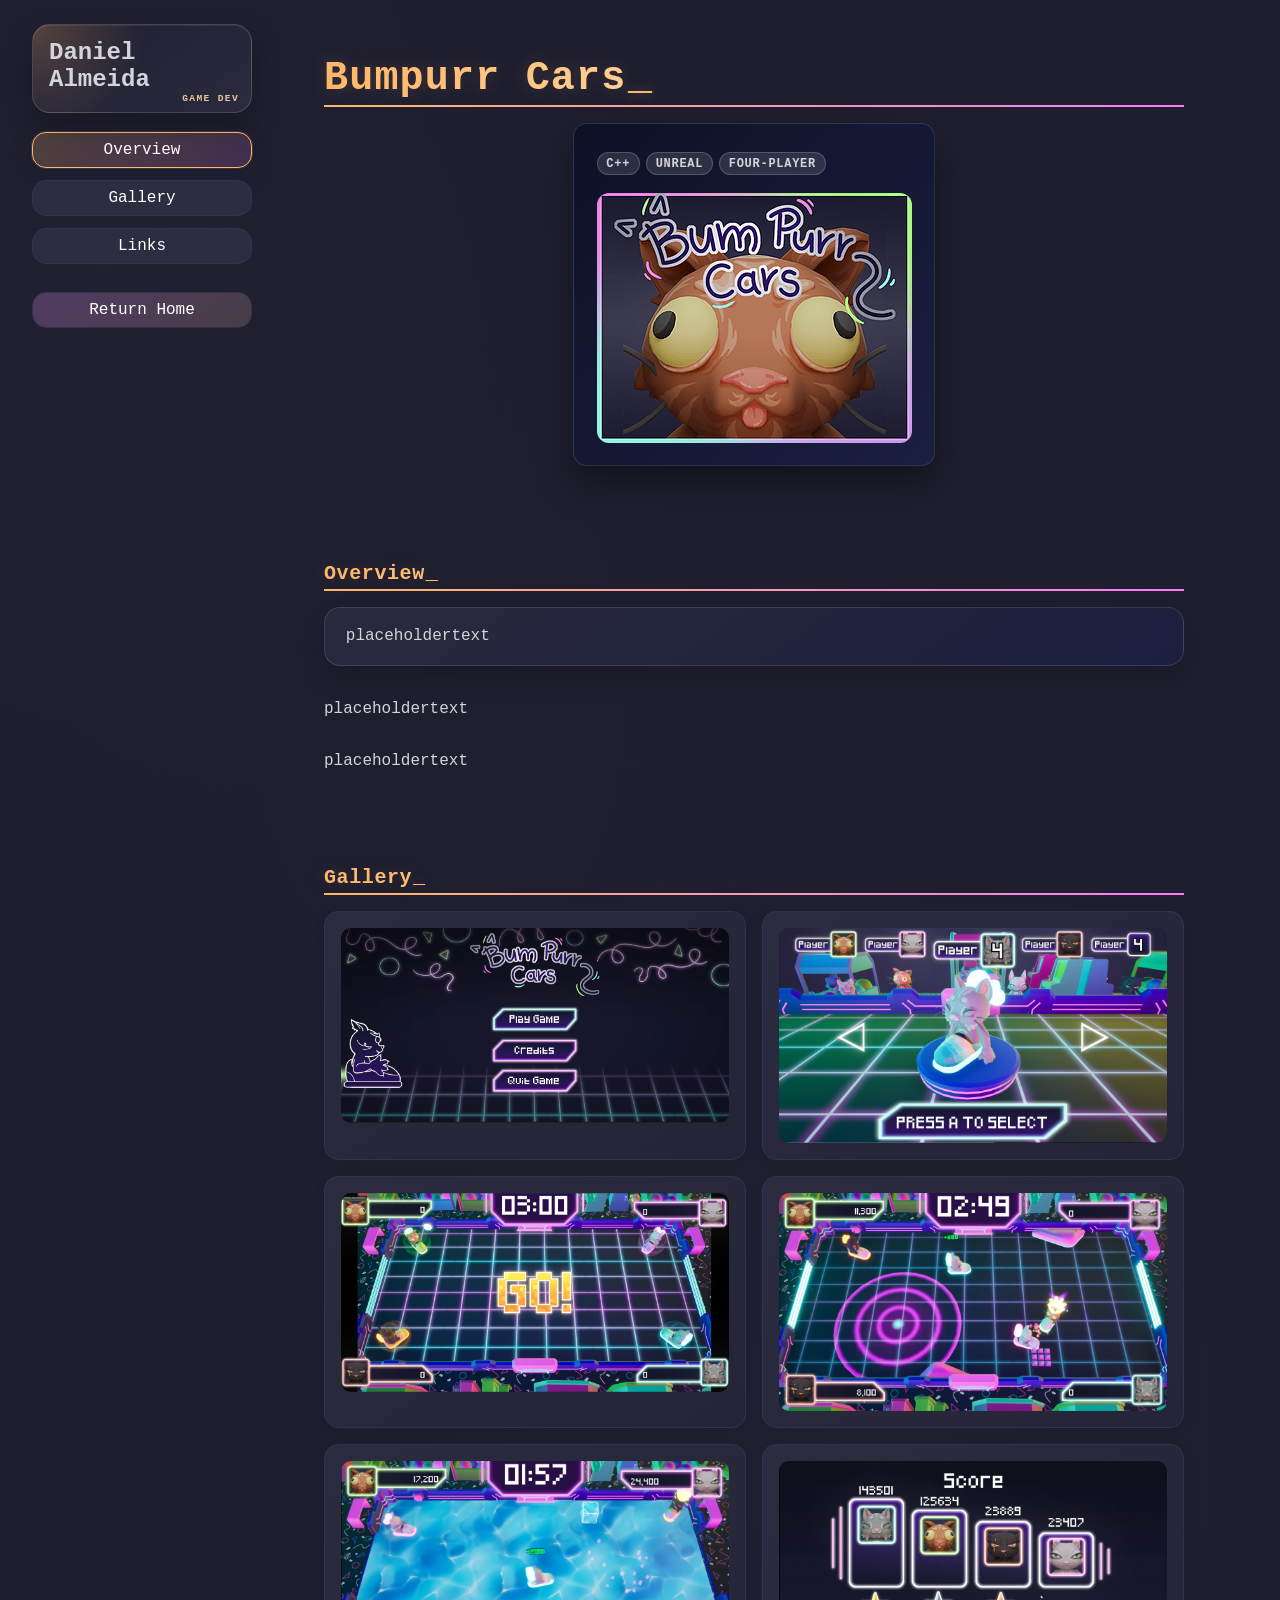
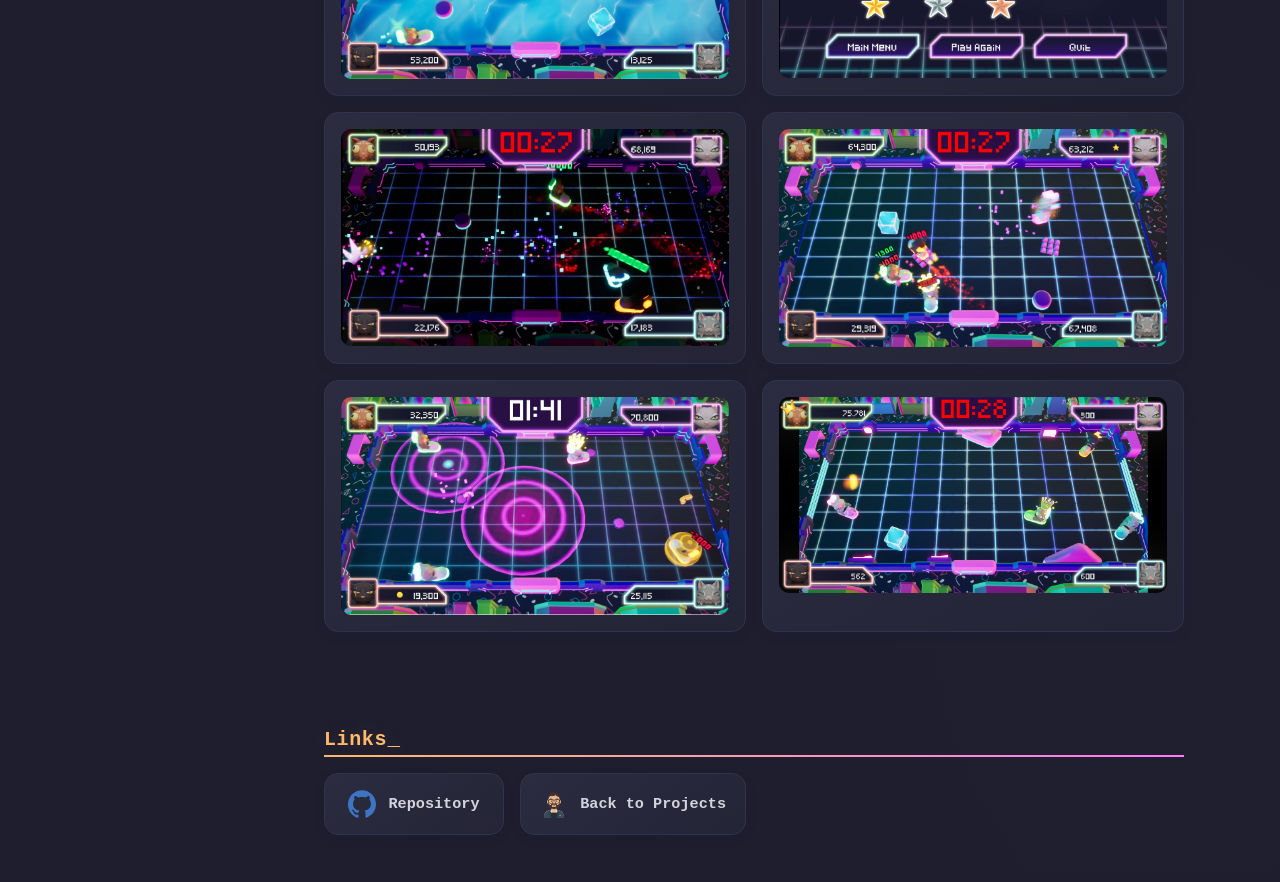
==== project/bumpurr-cars.html @ 82ed1812 "added website project" ====
<!DOCTYPE html>
<html lang="en">
	<head>
		<meta charset="utf-8">
    <link rel="icon" href="../assets/icons/avatar.svg" />
		<title>Bumpurr Cars | Daniel Almeida</title>
    <meta name="description" content="Bumpurr Cars project page" />
    <meta name="viewport" content="width=device-width, initial-scale=1" />

		<link rel="stylesheet" href="../css/layout.css">
    <link rel="stylesheet" href="../css/typography.css">
    <link rel="stylesheet" href="../css/utilities.css">

		<script defer src="../js/script.js"></script>
	</head>
	<body>
    <div class="site-header">
      <div class="nav-title">Daniel Almeida</div>
      <button class="nav-toggle" type="button" aria-expanded="false" aria-controls="site-nav">Menu</button>
    </div>

    <div class="navbar" id="site-nav">
      <div class="nav-primary">
        <div class="nav-index">
          <a class="button" href="#project-details">Overview</a>
          <a class="button" href="#project-gallery">Gallery</a>
          <a class="button" href="#project-links">Links</a>
          <a class="button nav-return-button" href="../index.html">Return Home</a>
        </div>
      </div>
    </div>

    <div id="main-content">
      <div id="project-header" data-tags="C++, Unreal, Four-Player">
        <div class="project-page-title">Bumpurr Cars</div>
        <div class="project-hero-card">
          <div class="project-tags"></div>
          <img class="project-header-image" src="../assets/images/bumpurrCarsLogo2.png" alt="Bumpurr Cars hero image" />
        </div>
      </div>

      <div id="project-details">
        <div class="subheader-text">Overview</div>
        <div class="project-details-content">
          <div class="project-summary-card">
            <div class="body-text">placeholdertext</div>
          </div>
          <div class="body-text">placeholdertext</div>
          <div class="body-text">placeholdertext</div>
        </div>
      </div>

      <div id="project-gallery">
        <div class="subheader-text">Gallery</div>
        <div class="project-gallery-content">
          <div class="gallery-image-container half-width">
            <img src="../assets/images/BumpurrCarsGallery/Group24_Bumpurr_Cars_01.jpg" class="gallery-image" alt="Bumpurr Cars screenshot 1">
          </div>
          <div class="gallery-image-container half-width">
            <img src="../assets/images/BumpurrCarsGallery/Group24_Bumpurr_Cars_02.jpg" class="gallery-image" alt="Bumpurr Cars screenshot 2">
          </div>
          <div class="gallery-image-container half-width">
            <img src="../assets/images/BumpurrCarsGallery/Group24_Bumpurr_Cars_03.jpg" class="gallery-image" alt="Bumpurr Cars screenshot 3">
          </div>
          <div class="gallery-image-container half-width">
            <img src="../assets/images/BumpurrCarsGallery/Group24_Bumpurr_Cars_04.jpg" class="gallery-image" alt="Bumpurr Cars screenshot 4">
          </div>
          <div class="gallery-image-container half-width">
            <img src="../assets/images/BumpurrCarsGallery/Group24_Bumpurr_Cars_05.jpg" class="gallery-image" alt="Bumpurr Cars screenshot 5">
          </div>
          <div class="gallery-image-container half-width">
            <img src="../assets/images/BumpurrCarsGallery/Group24_Bumpurr_Cars_06.jpg" class="gallery-image" alt="Bumpurr Cars screenshot 6">
          </div>
          <div class="gallery-image-container half-width">
            <img src="../assets/images/BumpurrCarsGallery/Group24_Bumpurr_Cars_07.jpg" class="gallery-image" alt="Bumpurr Cars screenshot 7">
          </div>
          <div class="gallery-image-container half-width">
            <img src="../assets/images/BumpurrCarsGallery/Group24_Bumpurr_Cars_08.jpg" class="gallery-image" alt="Bumpurr Cars screenshot 8">
          </div>
          <div class="gallery-image-container half-width">
            <img src="../assets/images/BumpurrCarsGallery/Group24_Bumpurr_Cars_09.jpg" class="gallery-image" alt="Bumpurr Cars screenshot 9">
          </div>
          <div class="gallery-image-container">
            <img src="../assets/images/BumpurrCarsGallery/Group24_Bumpurr_Cars_10.jpg" class="gallery-image" alt="Bumpurr Cars screenshot 10">
          </div>
        </div>
      </div>

      <div id="project-links">
        <div class="subheader-text">Links</div>
        <div class="project-links-grid">
          <a class="project-link-card" target="_blank" href="https://github.com/daniellopesalmeida/bumpurr-cars">
            <img src="../assets/icons/github1.svg" class="footer-icon" alt="GitHub" />
            <span class="project-link-label">Repository</span>
          </a>
          <a class="project-link-card" href="../index.html#my-work-section">
            <img src="../assets/icons/avatar.svg" class="footer-icon" alt="Portfolio" />
            <span class="project-link-label">Back to Projects</span>
          </a>
        </div>
      </div>
    </div>
	</body>
</html>
---- css/layout.css ----
* 
{
  box-sizing: border-box;
}

html {
  text-size-adjust: none;
  -webkit-text-size-adjust: none;
  -moz-text-size-adjust: none;
  -ms-text-size-adjust: none;
  
}

body {
  position: relative;
  margin: 0;
  -webkit-font-smoothing: antialiased;
  -moz-osx-font-smoothing: grayscale;
  background-color: var(--bg-color);
  background-image:
    radial-gradient(46% 34% at 8% 10%, rgba(45, 45, 66, 0.12), transparent 70%),
    radial-gradient(40% 32% at 34% 28%, rgba(37, 37, 55, 0.1), transparent 72%),
    radial-gradient(46% 36% at 66% 58%, rgba(50, 51, 74, 0.1), transparent 74%),
    radial-gradient(38% 30% at 90% 88%, rgba(45, 45, 66, 0.08), transparent 72%);
  background-repeat: no-repeat;
  background-size: 100% 100%;
  color: var(--text-color);
  overflow-x: hidden;
}




/* Main Page Layout */

#main-content {
  margin: 48px 40px 40px 308px;
  display: flex;
  flex-direction: column;
  gap: 96px;
}

@media only screen and (max-width: 1000px) {
  #main-content {
    margin: 48px 40px 40px 296px;
  }
}

@media only screen and (max-width: 900px) {
  #main-content {
    margin: 176px 20px 20px 20px;
  }
}

@media only screen and (max-width: 800px) {
  #main-content {
    margin: 176px 20px 20px 20px;
  }
}

@media only screen and (max-width: 600px) {
  #main-content {
    margin: 168px 16px 16px 16px;
  }
}




/* Portfolio Header */

#portfolio-header {
  position: relative;
  display: flex;
  gap: 20px;
  align-items: center;
  background: linear-gradient(135deg, rgba(13, 17, 38, 0.95), rgba(27, 31, 65, 0.95));
  border: 1px solid rgba(255, 255, 255, 0.12);
  border-radius: 14px;
  box-shadow: 0 18px 34px rgba(0, 0, 0, 0.35);
  padding: 1.6rem;
  overflow: hidden;
}

#portfolio-header::after {
  content: "";
  position: absolute;
  inset: 0;
  background: linear-gradient(120deg, transparent 20%, rgba(255, 255, 255, 0.16), transparent 72%);
  transform: translateX(-120%);
  transition: transform 0.55s ease;
  pointer-events: none;
}

#portfolio-header:hover::after {
  transform: translateX(120%);
}

#portfolio-header-image-container {
  display: flex;
  flex-direction: column;
  gap: 10px;
  flex-basis: 50%;
}

.portfolio-header-image {
  width: 100%;
  max-width: 100%;
  height: auto;
  display: block;
  border-radius: 12px;
  background: rgba(13, 17, 38, 0.55);
  position: relative;
  overflow: hidden;
  -webkit-mask-image: -webkit-radial-gradient(white, black);
}



#portfolio-header-text-container {
  display: flex;
  flex-direction: column;
  gap: 34px;
  flex-basis: 50%;
}




/* About Section */

#about-section {
  display: flex;
  flex-direction: column;
  gap: 16px;
}

.about-section-content {
  display: flex;
  flex-direction: column;
  gap: 34px;
}

#contact-section {
  display: flex;
  flex-direction: column;
  gap: 16px;
  min-height: 420px;
  justify-content: center;
  padding: 1.2rem 0;
}

#page-end-spacer {
  min-height: 160px;
}

.contact-section-content {
  display: flex;
  flex-direction: column;
  gap: 28px;
  align-items: center;
}

.contact-intro {
  display: flex;
  flex-direction: column;
  gap: 18px;
  max-width: 760px;
}

.contact-links {
  display: flex;
  flex-wrap: wrap;
  gap: 16px;
  justify-content: center;
  max-width: 760px;
}

.contact-card {
  width: 180px;
  min-height: 180px;
  display: flex;
  flex-direction: column;
  align-items: center;
  justify-content: center;
  gap: 16px;
  padding: 1.25rem;
  border: 1px solid var(--border-color);
  border-radius: 14px;
  background: linear-gradient(145deg, rgba(45, 45, 66, 0.92), rgba(37, 37, 55, 0.92));
  color: inherit;
  text-decoration: none;
  box-shadow: 0 4px 12px rgba(15, 23, 42, 0.08);
  transition: transform 0.2s ease, box-shadow 0.2s ease, border-color 0.2s ease;
  text-align: center;
}

.contact-card:hover {
  transform: translateY(-3px);
  border-color: var(--accent-color);
  box-shadow: 0 8px 18px rgba(15, 23, 42, 0.14);
}

.contact-label {
  font-size: 1.05rem;
  font-weight: 700;
}

.contact-card .footer-icon {
  width: 42px;
  height: 42px;
  transition: transform 200ms ease-in-out, filter 200ms ease-in-out;
}

.contact-card:hover .footer-icon {
  transform: rotate(15deg) scale(1.08);
  filter: drop-shadow(0 0 8px rgba(255, 184, 107, 0.35));
}




/* Project Section */

#my-work-section {
  display: flex;
  flex-direction: column;
  gap: 16px;
}

#other-projects-section {
  display: flex;
  flex-direction: column;
  gap: 40px;
}

.content-subsection {
  display: flex;
  flex-direction: column;
  gap: 16px;
}

.projects-container {
  display: flex;
  gap: 34px 16px;
  flex-wrap: wrap;
  justify-content: center;
}

.skills-section {
  display: flex;
  flex-direction: column;
  gap: 16px;
}

.skills-grid {
  display: grid;
  grid-template-columns: repeat(auto-fit, minmax(140px, 1fr));
  gap: 16px;
}

.skill-card {
  position: relative;
  display: flex;
  flex-direction: column;
  align-items: center;
  justify-content: center;
  min-height: 148px;
  padding: 1rem;
  background: linear-gradient(145deg, rgba(45, 45, 66, 0.92), rgba(37, 37, 55, 0.92));
  border: 1px solid var(--border-color);
  border-radius: 14px;
  box-shadow: 0 4px 12px rgba(15, 23, 42, 0.08);
  text-align: center;
  overflow: hidden;
}

.skill-icon {
  width: 88px;
  height: 88px;
  display: flex;
  align-items: center;
  justify-content: center;
  padding: 0;
  color: #ffffff;
  font-size: 1rem;
  font-weight: 700;
  letter-spacing: 0.04em;
}

.skill-icon-image {
  width: 100%;
  height: 100%;
  object-fit: contain;
  display: block;
  transition: transform 200ms ease-in-out, filter 200ms ease-in-out;
}

.skill-card:hover .skill-icon-image {
  transform: translateY(-6px) scale(1.04);
  filter: drop-shadow(0 8px 12px rgba(0, 0, 0, 0.22));
}

.skill-label {
  position: absolute;
  left: 50%;
  bottom: 14px;
  transform: translate(-50%, 0);
  font-size: 0.95rem;
  font-weight: 700;
  opacity: 0;
  transition: opacity 0.2s ease;
  white-space: nowrap;
  pointer-events: none;
}

.skill-card:hover .skill-label {
  opacity: 1;
}

    /* Project Cards */

    .project-card {
      max-width: calc((100% - 32px) / 3);
      display: flex;
      flex-direction: column;
      gap: 24px;
      padding: 1rem;
      background: linear-gradient(145deg, rgba(45, 45, 66, 0.92), rgba(37, 37, 55, 0.92));
      border: 1px solid var(--border-color);
      border-radius: 14px;
      box-shadow: 0 4px 12px rgba(15, 23, 42, 0.08);
      transition: transform 0.2s ease, box-shadow 0.2s ease, border-color 0.2s ease;
      text-decoration: none;
      color: inherit;
    }

    .project-card:hover {
      transform: translateY(-3px);
      box-shadow: 0 8px 18px rgba(15, 23, 42, 0.14);
      border-color: var(--accent-color);
    }

    .project-card-text-container {
      flex-direction: column;
      display: flex;
      gap: 12px;
    }

    .project-tags {
      display: flex;
      flex-wrap: wrap;
      gap: 6px;
      margin-top: 6px;
    }

    .project-tag {
      background-color: rgba(255, 255, 255, 0.12);
      color: inherit;
      border: 1px solid rgba(255, 255, 255, 0.18);
      border-radius: 999px;
      padding: 0.2rem 0.55rem;
      font-size: 0.75rem;
      font-weight: 700;
      text-transform: uppercase;
      letter-spacing: 0.06em;
    }

    .project-card-link {
      display: block;
      border-radius: 12px;
      overflow: hidden;
      transition: transform 0.2s ease, box-shadow 0.2s ease;
      user-select: none;
      -webkit-user-select: none;
      -moz-user-select: none;
      -ms-user-select: none;
      text-decoration: none;
      color: inherit;
    }

    .project-card-link:hover {
      transform: translateY(-3px);
      box-shadow: 0 12px 18px rgba(0,0,0,0.15);
    }

    .project-image {
      width: 100%;
      height: 200px;
      object-fit: cover;
      object-position: center;
      display: block;
      cursor: pointer;
      background-color: transparent;
    }




/* Project Pages */

#project-header {
  display: flex;
  flex-direction: column;
  gap: 16px;
}

.project-hero-card {
  display: flex;
  flex-direction: column;
  gap: 18px;
  max-width: 720px;
  margin: 0 auto;
  padding: 1.4rem;
  background: linear-gradient(135deg, rgba(13, 17, 38, 0.95), rgba(27, 31, 65, 0.95));
  border: 1px solid rgba(255, 255, 255, 0.12);
  border-radius: 14px;
  box-shadow: 0 18px 34px rgba(0, 0, 0, 0.35);
}

.project-header-image {
  width: 100%;
  height: auto;
  border-radius: 12px;
}

#project-details {
  display: flex;
  flex-direction: column;
  gap: 16px;
}

.project-details-content {
  display: flex;
  flex-direction: column;
  gap: 34px;
}

#project-code {
  display: flex;
  flex-direction: column;
  gap: 16px;
}

.project-code-content {
  display: flex;
  flex-direction: column;
  gap: 20px;
}

.formula-card {
  display: flex;
  flex-direction: column;
  gap: 10px;
}

.formula-title {
  font-size: 0.9rem;
  font-weight: 700;
  letter-spacing: 0.08em;
  text-transform: uppercase;
  color: #ffd7a1;
}

.formula-expression {
  font-family: 'JetBrains Mono', monospace;
  display: flex;
  flex-direction: column;
  align-items: center;
  gap: 0.5rem;
  font-size: 1.3rem;
  font-weight: 700;
  line-height: 1.5;
  color: #f4f0ff;
  padding: 0.9rem 1rem;
  border-radius: 14px;
  background: linear-gradient(180deg, rgba(20, 23, 42, 0.82), rgba(14, 17, 32, 0.78));
  border: 1px solid rgba(255, 255, 255, 0.08);
  text-align: center;
}

.formula-line {
  display: flex;
  flex-wrap: wrap;
  justify-content: center;
  align-items: center;
  gap: 0.45rem;
}

.formula-line-text {
  font-size: 1.05rem;
  letter-spacing: 0.03em;
  text-transform: lowercase;
}

.formula-var {
  color: #fff3df;
}

.formula-op {
  color: #ffd7a1;
}

.formula-frac {
  display: inline-flex;
  flex-direction: column;
  align-items: center;
  line-height: 1.1;
}

.formula-frac-top {
  padding: 0 0.25rem 0.12rem;
  border-bottom: 1px solid rgba(255, 243, 223, 0.8);
}

.formula-frac-bottom {
  padding-top: 0.12rem;
}

.formula-expression sub {
  font-size: 0.7em;
  vertical-align: baseline;
  position: relative;
  bottom: -0.2em;
}

.code-block-card {
  padding: 1rem 1.1rem;
  border: 1px solid rgba(0, 122, 204, 0.35);
  border-radius: 16px;
  background: linear-gradient(180deg, rgba(37, 37, 38, 0.98), rgba(30, 30, 30, 0.98));
  box-shadow: 0 12px 24px rgba(0, 0, 0, 0.24);
  overflow-x: auto;
}

.code-block-card pre {
  margin: 0;
  white-space: pre-wrap;
}

.code-block-card code {
  font-family: 'JetBrains Mono', monospace;
  font-size: 0.92rem;
  line-height: 1.7;
  color: #d4d4d4;
}

.code-keyword {
  color: #569cd6;
}

.code-type {
  color: #4ec9b0;
}

.code-function {
  color: #dcdcaa;
}

.code-identifier {
  color: #9cdcfe;
}

.code-number {
  color: #b5cea8;
}

.code-comment {
  color: #6a9955;
}

#project-links {
  display: flex;
  flex-direction: column;
  gap: 16px;
}

.project-summary-card {
  padding: 1.2rem 1.3rem;
  border: 1px solid rgba(255, 255, 255, 0.12);
  border-radius: 16px;
  background: linear-gradient(145deg, rgba(45, 45, 66, 0.82), rgba(27, 31, 65, 0.82));
  box-shadow: 0 12px 24px rgba(0, 0, 0, 0.18);
}

.project-links-grid {
  display: flex;
  flex-wrap: wrap;
  gap: 16px;
}

.project-link-card {
  min-width: 180px;
  display: flex;
  align-items: center;
  justify-content: center;
  gap: 12px;
  padding: 1rem 1.2rem;
  border: 1px solid var(--border-color);
  border-radius: 14px;
  background: linear-gradient(145deg, rgba(45, 45, 66, 0.92), rgba(37, 37, 55, 0.92));
  color: inherit;
  text-decoration: none;
  box-shadow: 0 4px 12px rgba(15, 23, 42, 0.08);
  transition: transform 0.2s ease, box-shadow 0.2s ease, border-color 0.2s ease;
}

.project-link-card:hover {
  transform: translateY(-3px);
  border-color: var(--accent-color);
  box-shadow: 0 8px 18px rgba(15, 23, 42, 0.14);
}

.project-link-label {
  font-size: 0.95rem;
  font-weight: 700;
}

    /* Project Gallery */

    #project-gallery {
      display: flex;
      flex-direction: column;
      gap: 16px;
    }

    .project-gallery-content {
      display: grid;
      grid-template-columns: repeat(2, minmax(0, 1fr));
      gap: 16px;
      align-items: stretch;
    }

    .gallery-image-container {
      position: relative;
      width: 100%;
      display: flex;
      flex-direction: column;
      gap: 10px;
      padding: 1rem;
      border: 1px solid var(--border-color);
      border-radius: 14px;
      background: linear-gradient(145deg, rgba(45, 45, 66, 0.92), rgba(37, 37, 55, 0.92));
      box-shadow: 0 4px 12px rgba(15, 23, 42, 0.08);
      transition: box-shadow 0.2s ease, border-color 0.2s ease;
      justify-content: flex-start;
      overflow: hidden;
    }

    .gallery-image-container::after {
      content: "";
      position: absolute;
      inset: 0;
      background: linear-gradient(120deg, transparent 20%, rgba(255, 255, 255, 0.16), transparent 72%);
      transform: translateX(-120%);
      transition: transform 0.55s ease;
      pointer-events: none;
    }

    .gallery-image-container:hover {
      border-color: rgba(255, 255, 255, 0.18);
      box-shadow: 0 8px 18px rgba(15, 23, 42, 0.14);
    }

    .gallery-image-container:hover::after {
      transform: translateX(120%);
    }

  .gallery-image-container.half-width {
      width: 100%;
    }

    .gallery-image {
      width: 100%;
      height: auto;
      object-fit: contain;
      object-position: center;
      border-radius: 10px;
      background: rgba(13, 17, 38, 0.45);
    }


/* Extra Extra large devices (large laptops and desktops, 1200px and below) */
@media only screen and (max-width: 1600px) {
  #main-content {
    margin: 56px 96px 40px 324px;
  }
}

/* Extra large devices (large laptops and desktops, 1200px and below) */
@media only screen and (max-width: 1200px) {
  #main-content {
    margin: 56px 56px 40px 308px;
  }
}

/* Large devices (laptops/desktops, 1000px and below) */
@media only screen and (max-width: 1000px) {
  #main-content {
    margin: 48px 40px 40px 296px;
  }
}

/* Small devices (portrait tablets and large phones, 800px and below) */
@media only screen and (max-width: 800px) {
  #main-content {
    margin: 176px 20px 20px 20px;
  }

  #portfolio-header {
    flex-direction: column;
    align-items: flex-start;
  }

  #portfolio-header-image-container {
    flex: 0 0 auto;
  }

  .portfolio-header-image {
    max-width: 220px;
  }

  .project-card {
    max-width: calc((100% - 16px) / 2);
  }

  #other-projects-section {
    gap: 32px;
  }
}

/* Small devices (portrait tablets and large phones, 600px and below) */
@media only screen and (max-width: 600px) {
  #main-content {
    margin: 168px 16px 16px 16px;
  }

  .project-card {
    max-width: 100%;
  }

  .gallery-image-container.half-width {
    width: 100%;
  }

  .project-gallery-content {
    grid-template-columns: 1fr;
  }

  .skills-grid {
    grid-template-columns: repeat(2, minmax(0, 1fr));
  }

  .skill-card {
    min-height: 132px;
  }

  .contact-links {
    justify-content: center;
  }

  .contact-card {
    width: calc((100% - 16px) / 2);
    min-height: 160px;
  }

  .project-links-grid {
    flex-direction: column;
  }

  .project-link-card {
    width: 100%;
  }

  #contact-section {
    min-height: auto;
    padding: 0;
  }

  #page-end-spacer {
    min-height: 96px;
  }
}

:root {
  --bg-color: #1e1e2f;        /* dark IDE background */
  --text-color: #d4d4dc;      /* light text */
  --primary-color: #ffb86b;   /* warm amber accent */
  --secondary-color: #2d2d42; /* panel background */
  --accent-color: #f77bf9;    /* magenta highlight */
  --border-color: #32334a;    /* outline */
}
---- css/typography.css ----
body {
  font-family: 'JetBrains Mono', monospace;
  
}

.nav-title {
  font-weight: 700;
  font-size: 24px;
}

.button-text {
  font-size: 14px;
  font-weight: 700;
}

.image-caption {
  font-size: 14px;
  font-weight: 500;
}

.main-title {
  font-size: 40px;
  font-weight: 700;
}

.project-page-title {
  font-size: 40px;
  font-weight: 700;
  display: inline-block;
  color: var(--primary-color);
  background: linear-gradient(90deg, var(--primary-color), #ffd7a1 45%, var(--accent-color));
  -webkit-background-clip: text;
  background-clip: text;
  -webkit-text-fill-color: transparent;
  letter-spacing: 0.03em;
  text-shadow: 0 0 18px rgba(255, 184, 107, 0.18);
  position: relative;
  padding-bottom: 0.25rem;
  border-bottom: 2px solid transparent;
  border-image: linear-gradient(90deg, var(--primary-color), var(--accent-color)) 1;
}

.hero-name {
  display: inline-block;
  color: var(--primary-color);
  background: linear-gradient(90deg, #fff7ec 0%, #ffd7a1 35%, var(--primary-color) 68%, var(--accent-color) 100%);
  -webkit-background-clip: text;
  background-clip: text;
  -webkit-text-fill-color: transparent;
  text-shadow: 0 0 20px rgba(255, 184, 107, 0.22);
  letter-spacing: 0.02em;
}

.subheader-text {
  font-size: 20px;
  font-weight: 700;
  display: inline-block;
  color: var(--primary-color);
  background: linear-gradient(90deg, var(--primary-color), #ffd7a1 45%, var(--accent-color));
  -webkit-background-clip: text;
  background-clip: text;
  -webkit-text-fill-color: transparent;
  letter-spacing: 0.03em;
  text-shadow: 0 0 18px rgba(255, 184, 107, 0.18);
  position: relative;
  padding-bottom: 0.25rem;
  border-bottom: 2px solid transparent;
  border-image: linear-gradient(90deg, var(--primary-color), var(--accent-color)) 1;
}

#about-section > .subheader-text::after,
#my-work-section > .subheader-text::after,
.content-subsection > .subheader-text::after,
#contact-section > .subheader-text::after,
#project-details > .subheader-text::after,
#project-code > .subheader-text::after,
#project-gallery > .subheader-text::after,
#project-links > .subheader-text::after,
.project-page-title::after {
  content: "_";
  position: static;
  display: inline-block;
  margin-left: 0.04em;
  color: var(--primary-color);
  -webkit-text-fill-color: var(--primary-color);
  text-shadow: 0 0 12px rgba(255, 184, 107, 0.4);
  animation: console-cursor 1s steps(1, end) infinite;
}

@keyframes console-cursor {
  0%, 49% {
    opacity: 1;
  }

  50%, 100% {
    opacity: 0;
  }
}

.body-text {
  font-size: 16px;
  font-weight: 500;
}

.project-card-text {
  overflow: hidden;
  text-overflow: ellipsis;
  display: -webkit-box;
  -webkit-line-clamp: 4;
  line-clamp: 4;
  -webkit-box-orient: vertical;
  
}

.project-title {
  overflow: hidden;
  text-overflow: ellipsis;
  display: -webkit-box;
  -webkit-line-clamp: 1;
  line-clamp: 1;
  -webkit-box-orient: vertical;
}
---- css/utilities.css ----
/* Icons */

.right-arrow-icon {
  width: 16px;
  height: 16px;
  margin-top: 1px;
  transition: transform 200ms ease-in-out, filter 200ms ease-in-out;
}

.footer-icon {
  width: 28px;
  height: 28px;
}

a.icon-link {
  transition: transform 200ms ease-in-out;
}

a.icon-link:hover {
  cursor: pointer;
  stroke-width: 5;
  margin: 0;
  transform: rotate(15deg);
}


/* Navbar Styling */

.site-header {
  position: fixed;
  top: 24px;
  left: 32px;
  z-index: 20;
  width: 220px;
}

.nav-toggle {
  display: none;
}

.navbar {
  width: 220px;
  padding: 0;
  display: flex;
  flex-direction: column;
  align-items: flex-start;
  position: fixed;
  top: 132px;
  left: 32px;
  z-index: 15;
}

.nav-primary {
  display: flex;
  flex-direction: column;
  align-items: flex-start;
  width: 100%;
  gap: 28px;
}

.nav-index {
  display: flex;
  flex-direction: column;
  align-items: flex-start;
  gap: 12px;
  width: 100%;
}

.nav-index .button {
  width: 100%;
  justify-content: center;
}

.nav-return-button {
  margin-top: 16px;
  border-color: rgba(247, 123, 249, 0.45);
  background: linear-gradient(135deg, rgba(247, 123, 249, 0.18), rgba(255, 184, 107, 0.12));
}

.nav-return-button:hover {
  background: linear-gradient(135deg, rgba(247, 123, 249, 0.28), rgba(255, 184, 107, 0.18));
  border-color: var(--accent-color);
  box-shadow:
    0 8px 16px rgba(15, 23, 42, 0.24),
    0 0 0 1px rgba(247, 123, 249, 0.16);
}

.nav-title {
  position: relative;
  display: inline-flex;
  align-items: center;
  padding: 0.85rem 1rem 1.2rem;
  border: 1px solid rgba(255, 255, 255, 0.14);
  border-radius: 18px;
  background:
    radial-gradient(circle at top left, rgba(255, 184, 107, 0.24), transparent 48%),
    linear-gradient(145deg, rgba(30, 30, 47, 0.96), rgba(45, 45, 66, 0.9));
  box-shadow:
    0 12px 30px rgba(0, 0, 0, 0.28),
    inset 0 1px 0 rgba(255, 255, 255, 0.08);
  overflow: hidden;
}

.nav-title::before {
  content: "";
  position: absolute;
  inset: 0;
  background: linear-gradient(120deg, transparent 20%, rgba(255, 255, 255, 0.16), transparent 72%);
  transform: translateX(-120%);
  transition: transform 0.55s ease;
}

.nav-title::after {
  content: "Game Dev";
  position: absolute;
  right: 12px;
  bottom: 8px;
  font-size: 0.6rem;
  letter-spacing: 0.14em;
  text-transform: uppercase;
  color: rgba(255, 215, 161, 0.9);
}

.nav-title:hover::before {
  transform: translateX(120%);
}

.nav-socials {
  display: flex;
  flex-direction: column;
  align-items: flex-end;
  gap: 8px;
  margin-left: 0;
}
.nav-title-link {
  color: black;
  text-decoration: none;
}

.nav-title-link:hover {
  text-decoration: underline;
}

.nav-socials {
  display: flex;
  flex-direction: column;
  gap: 8px;
}

a.icon-link {
  text-decoration: none;
  display: inline-flex;
  align-items: center;
}

a.icon-link:hover {
  cursor: pointer;
  transform: rotate(15deg);
}

/* Collapsible navigation on smaller screens */
@media only screen and (max-width: 900px) {
  .site-header {
    top: 16px;
    left: 20px;
    width: calc(100% - 40px);
    display: flex;
    align-items: center;
    justify-content: space-between;
    gap: 16px;
  }

  .navbar {
    top: 116px;
    left: 20px;
    width: calc(100% - 40px);
    align-items: flex-start;
    max-height: 0;
    overflow: hidden;
    opacity: 0;
    pointer-events: none;
    transition: max-height 0.25s ease, opacity 0.2s ease;
  }

  .nav-primary {
    gap: 20px;
  }

  .nav-index {
    width: 100%;
  }

  .nav-toggle {
    display: inline-flex;
    align-items: center;
    justify-content: center;
    padding: 0.7rem 1rem;
    border: 1px solid rgba(255, 255, 255, 0.14);
    border-radius: 14px;
    background: linear-gradient(145deg, rgba(30, 30, 47, 0.96), rgba(45, 45, 66, 0.9));
    color: #fff;
    font: inherit;
    font-weight: 700;
    cursor: pointer;
  }

  body.nav-open .navbar {
    max-height: 420px;
    opacity: 1;
    pointer-events: auto;
  }
}

/* Small devices (portrait tablets and large phones, 800px and below) */
@media only screen and (max-width: 800px) {
  .site-header {
    left: 16px;
    width: calc(100% - 32px);
  }

  .navbar {
    left: 16px;
    width: calc(100% - 32px);
  }
}


/* Button Styling */

a.button {
  padding: 8px 16px;
  border: 1px solid var(--border-color);
  border-radius: 14px;
  color: #fff;
  background-color: var(--secondary-color);
  text-decoration: none;
  width: fit-content;
  display: flex;
  gap: 5px;
  align-items: center;
  transition: border-color 0.2s ease, box-shadow 0.2s ease, background-color 0.2s ease;
}

a.button:hover {
  color: #fff;
  background-color: rgba(255, 184, 107, 0.12);
  border-color: var(--accent-color);
  text-decoration: none;
  cursor: pointer;
  box-shadow: 0 8px 16px rgba(15, 23, 42, 0.2);
  transform: none;
}

a.button:hover .right-arrow-icon {
  transform: rotate(15deg) scale(1.08);
  filter: drop-shadow(0 0 8px rgba(255, 184, 107, 0.35));
}

.nav-index .button.active {
  background: linear-gradient(135deg, rgba(255, 184, 107, 0.22), rgba(247, 123, 249, 0.16));
  border-color: var(--primary-color);
  box-shadow:
    0 10px 24px rgba(15, 23, 42, 0.28),
    0 0 0 1px rgba(255, 184, 107, 0.18);
}

/* Link Styling */
a.no-underline {
  text-decoration: none;
  color: black
}

a.no-underline:hover {
  text-decoration: underline;
  cursor: pointer;
}
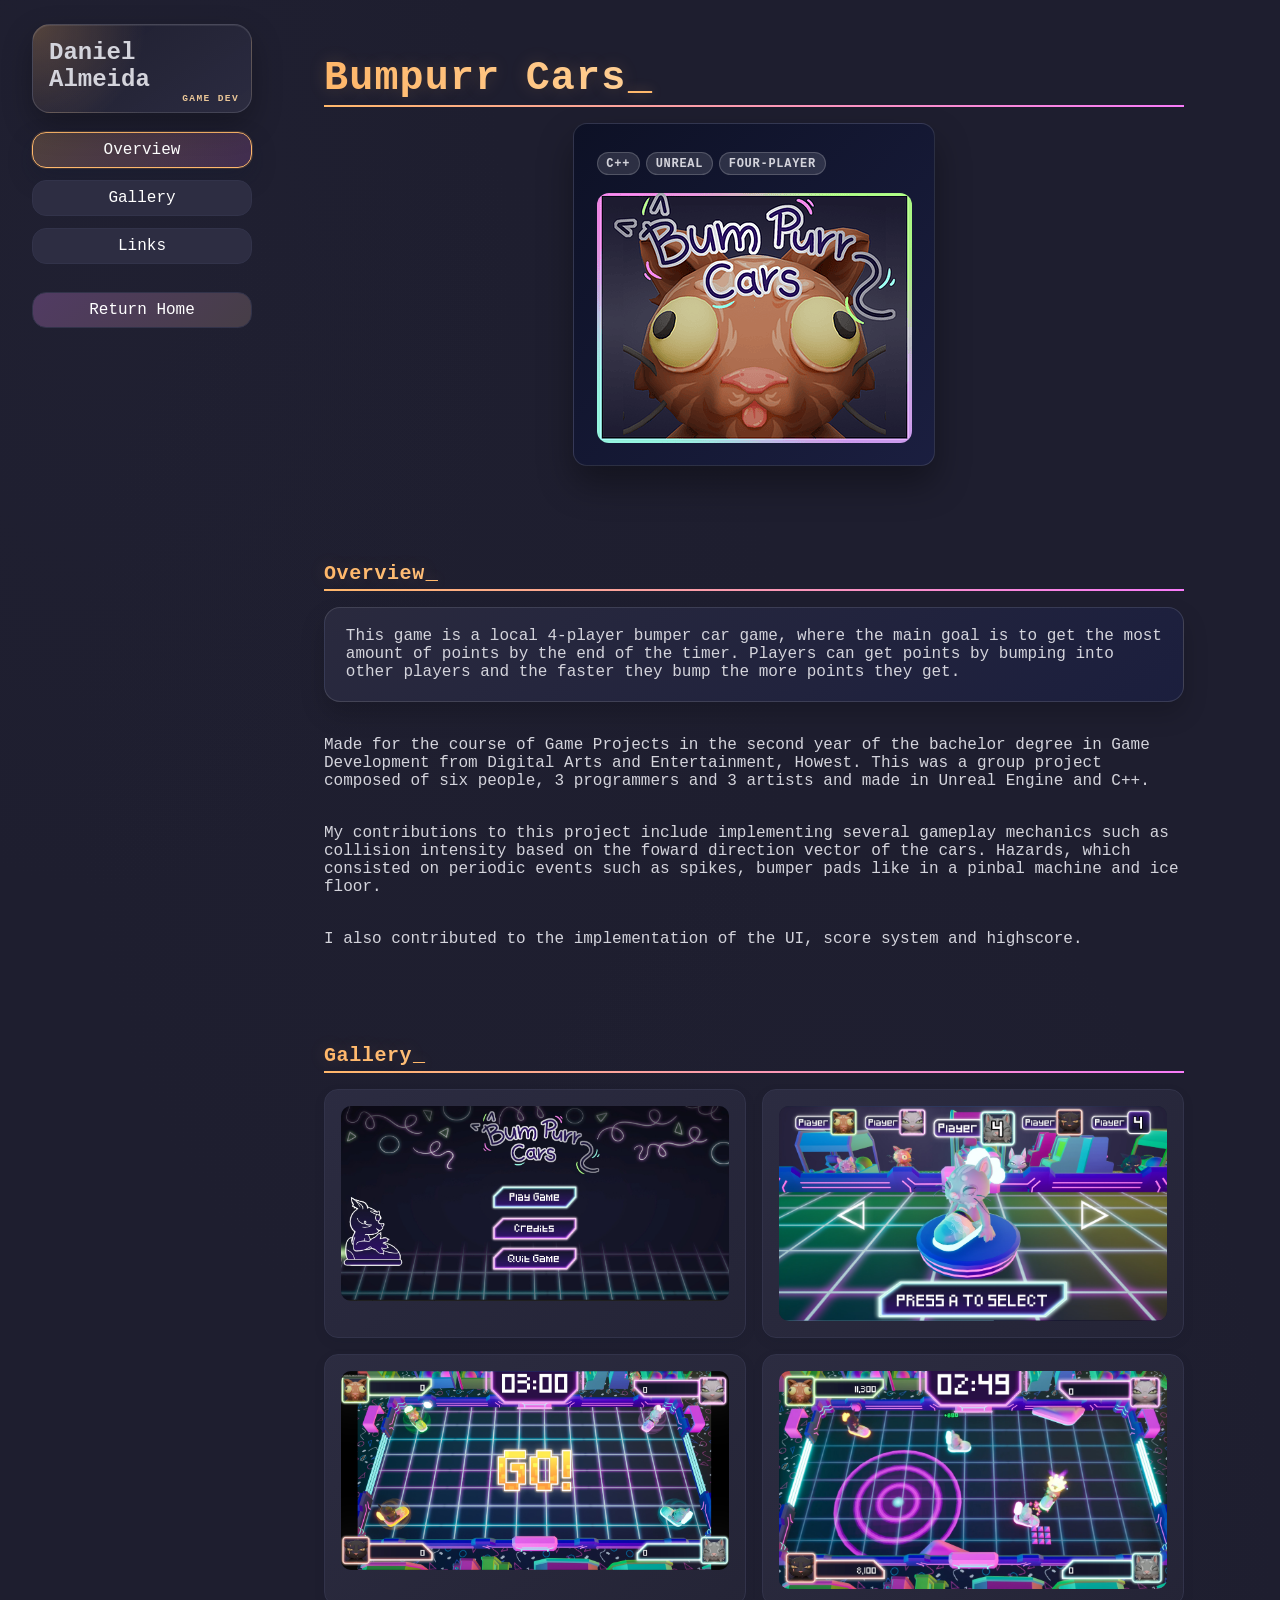
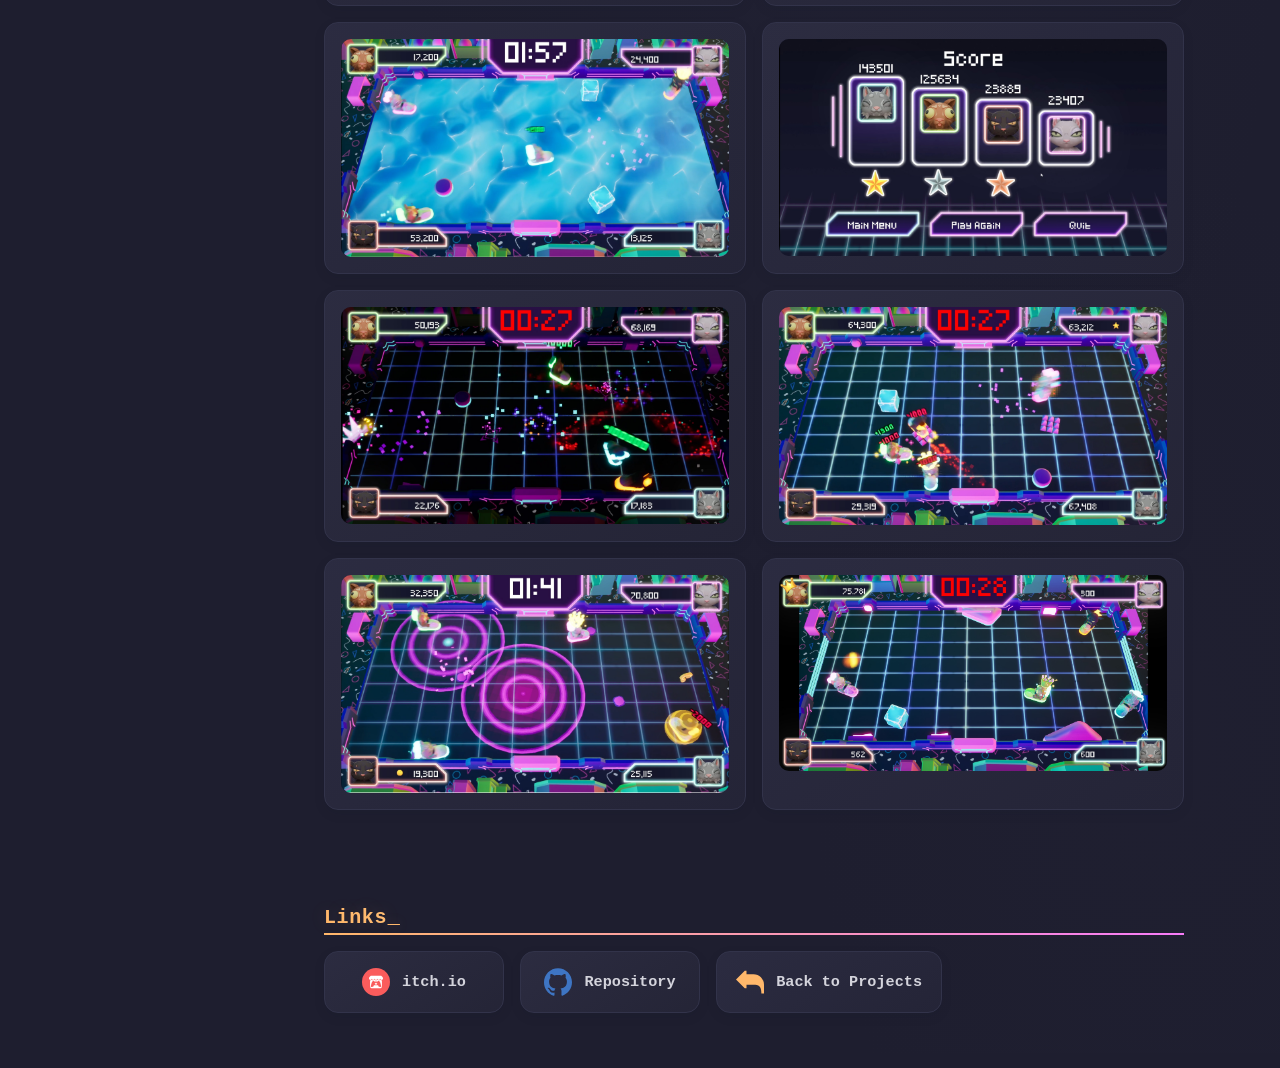
==== commit 0fdc23b0: "replaced placeholder descriptions of projects" ====
--- a/project/bumpurr-cars.html
+++ b/project/bumpurr-cars.html
@@ -43,10 +43,11 @@
         <div class="subheader-text">Overview</div>
         <div class="project-details-content">
           <div class="project-summary-card">
-            <div class="body-text">placeholdertext</div>
+            <div class="body-text">This game is a local 4-player bumper car game, where the main goal is to get the most amount of points by the end of the timer. Players can get points by bumping into other players and the faster they bump the more points they get.</div>
           </div>
-          <div class="body-text">placeholdertext</div>
-          <div class="body-text">placeholdertext</div>
+          <div class="body-text">Made for the course of Game Projects in the second year of the bachelor degree in Game Development from Digital Arts and Entertainment, Howest. This was a group project composed of six people, 3 programmers and 3 artists and made in Unreal Engine and C++.</div>
+          <div class="body-text">My contributions to this project include implementing several gameplay mechanics such as collision intensity based on the foward direction vector of the cars. Hazards, which consisted on periodic events such as spikes, bumper pads like in a pinbal machine and ice floor.</div>
+          <div class="body-text">I also contributed to the implementation of the UI, score system and highscore.</div>
         </div>
       </div>
 
@@ -89,12 +90,16 @@
       <div id="project-links">
         <div class="subheader-text">Links</div>
         <div class="project-links-grid">
-          <a class="project-link-card" target="_blank" href="https://github.com/daniellopesalmeida/bumpurr-cars">
+          <a class="project-link-card" target="_blank" href="https://mauroderyckere.itch.io/bumpurrcars">
+            <img src="../assets/icons/itch-svgrepo-com.svg" class="footer-icon" alt="itch.io" />
+            <span class="project-link-label">itch.io</span>
+          </a>
+          <a class="project-link-card" target="_blank" href="https://github.com/daniellopesalmeida/BumpurrCars">
             <img src="../assets/icons/github1.svg" class="footer-icon" alt="GitHub" />
             <span class="project-link-label">Repository</span>
           </a>
-          <a class="project-link-card" href="../index.html#my-work-section">
-            <img src="../assets/icons/avatar.svg" class="footer-icon" alt="Portfolio" />
+          <a class="project-link-card back-projects-link" href="../index.html#my-work-section">
+            <img src="../assets/icons/return-back-svgrepo-com.svg" class="footer-icon" alt="Back to projects" />
             <span class="project-link-label">Back to Projects</span>
           </a>
         </div>
--- a/css/layout.css
+++ b/css/layout.css
@@ -611,6 +611,16 @@
   box-shadow: 0 8px 18px rgba(15, 23, 42, 0.14);
 }
 
+.back-projects-link .footer-icon {
+  transition: transform 0.2s ease, filter 0.2s ease;
+  filter: drop-shadow(0 0 0 rgba(247, 123, 249, 0));
+}
+
+.back-projects-link:hover .footer-icon {
+  transform: translateX(-4px) rotate(-10deg);
+  filter: drop-shadow(0 0 8px rgba(247, 123, 249, 0.35));
+}
+
 .project-link-label {
   font-size: 0.95rem;
   font-weight: 700;
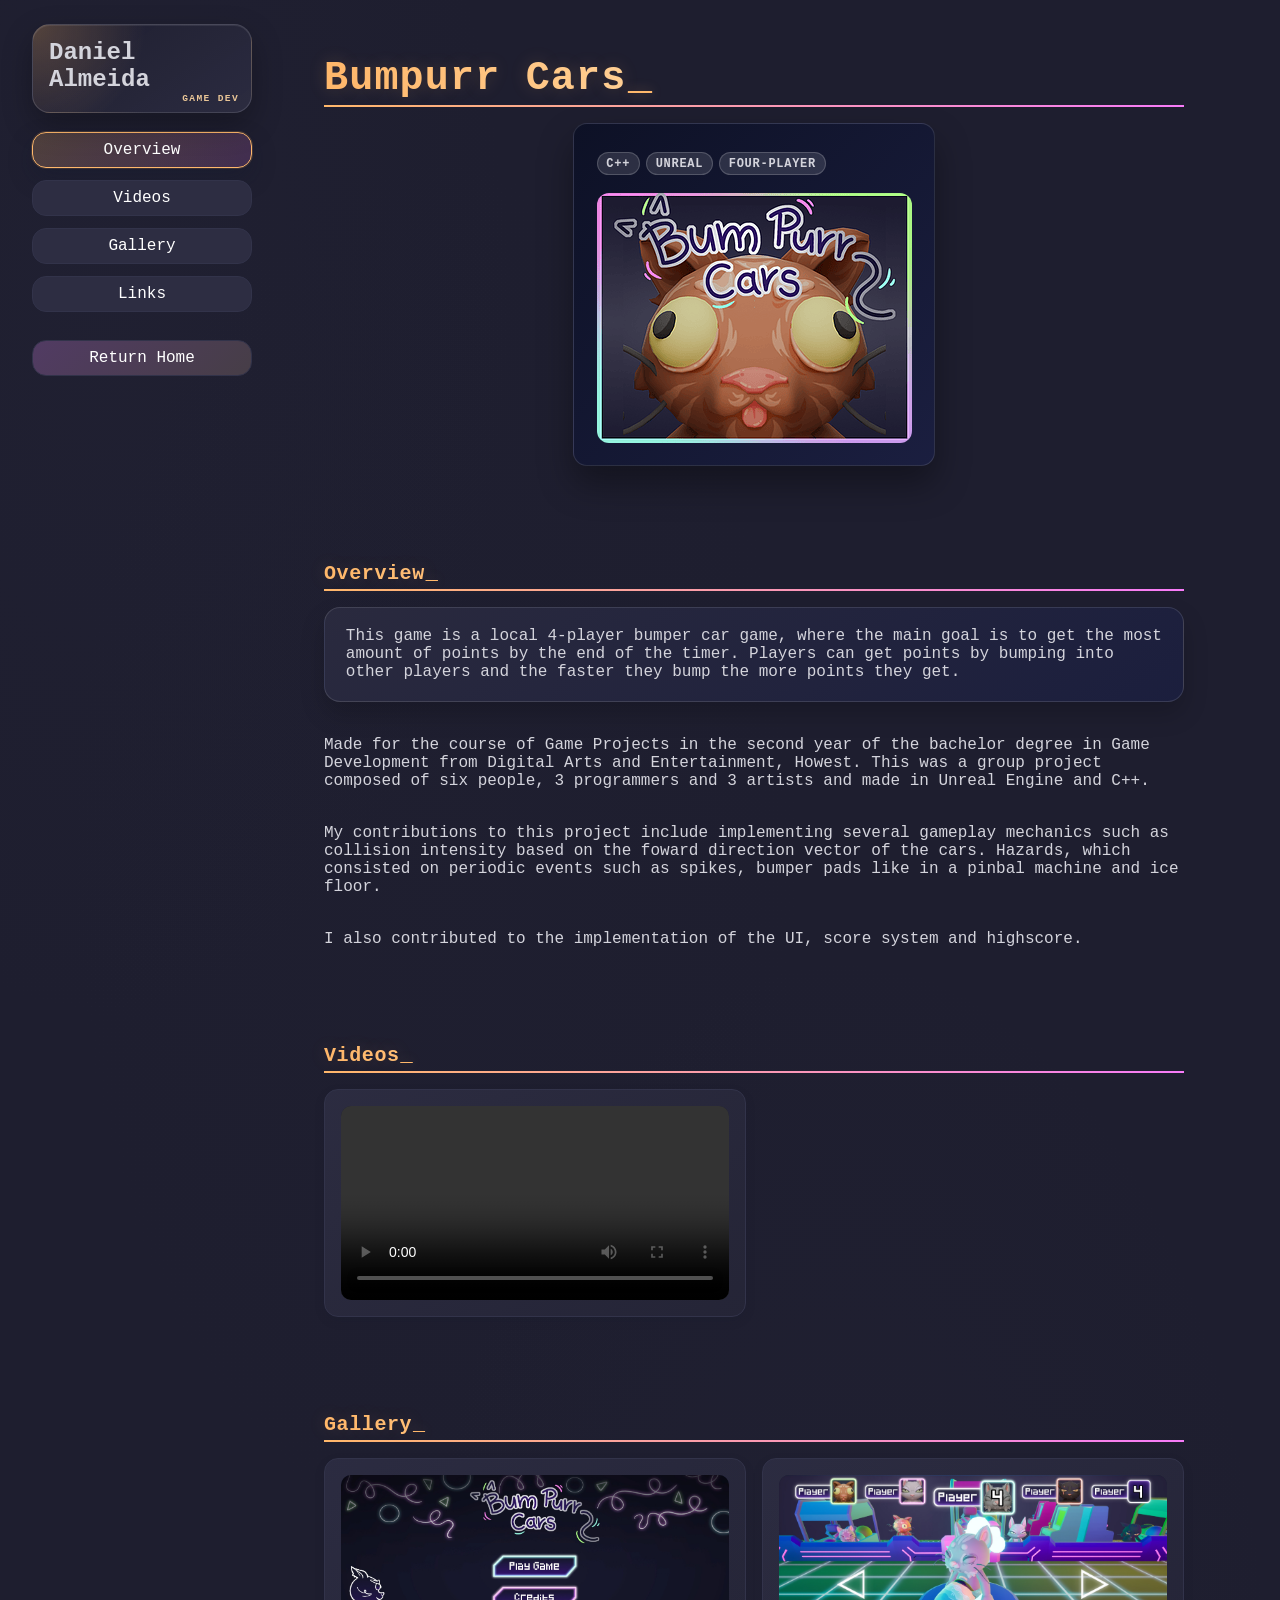
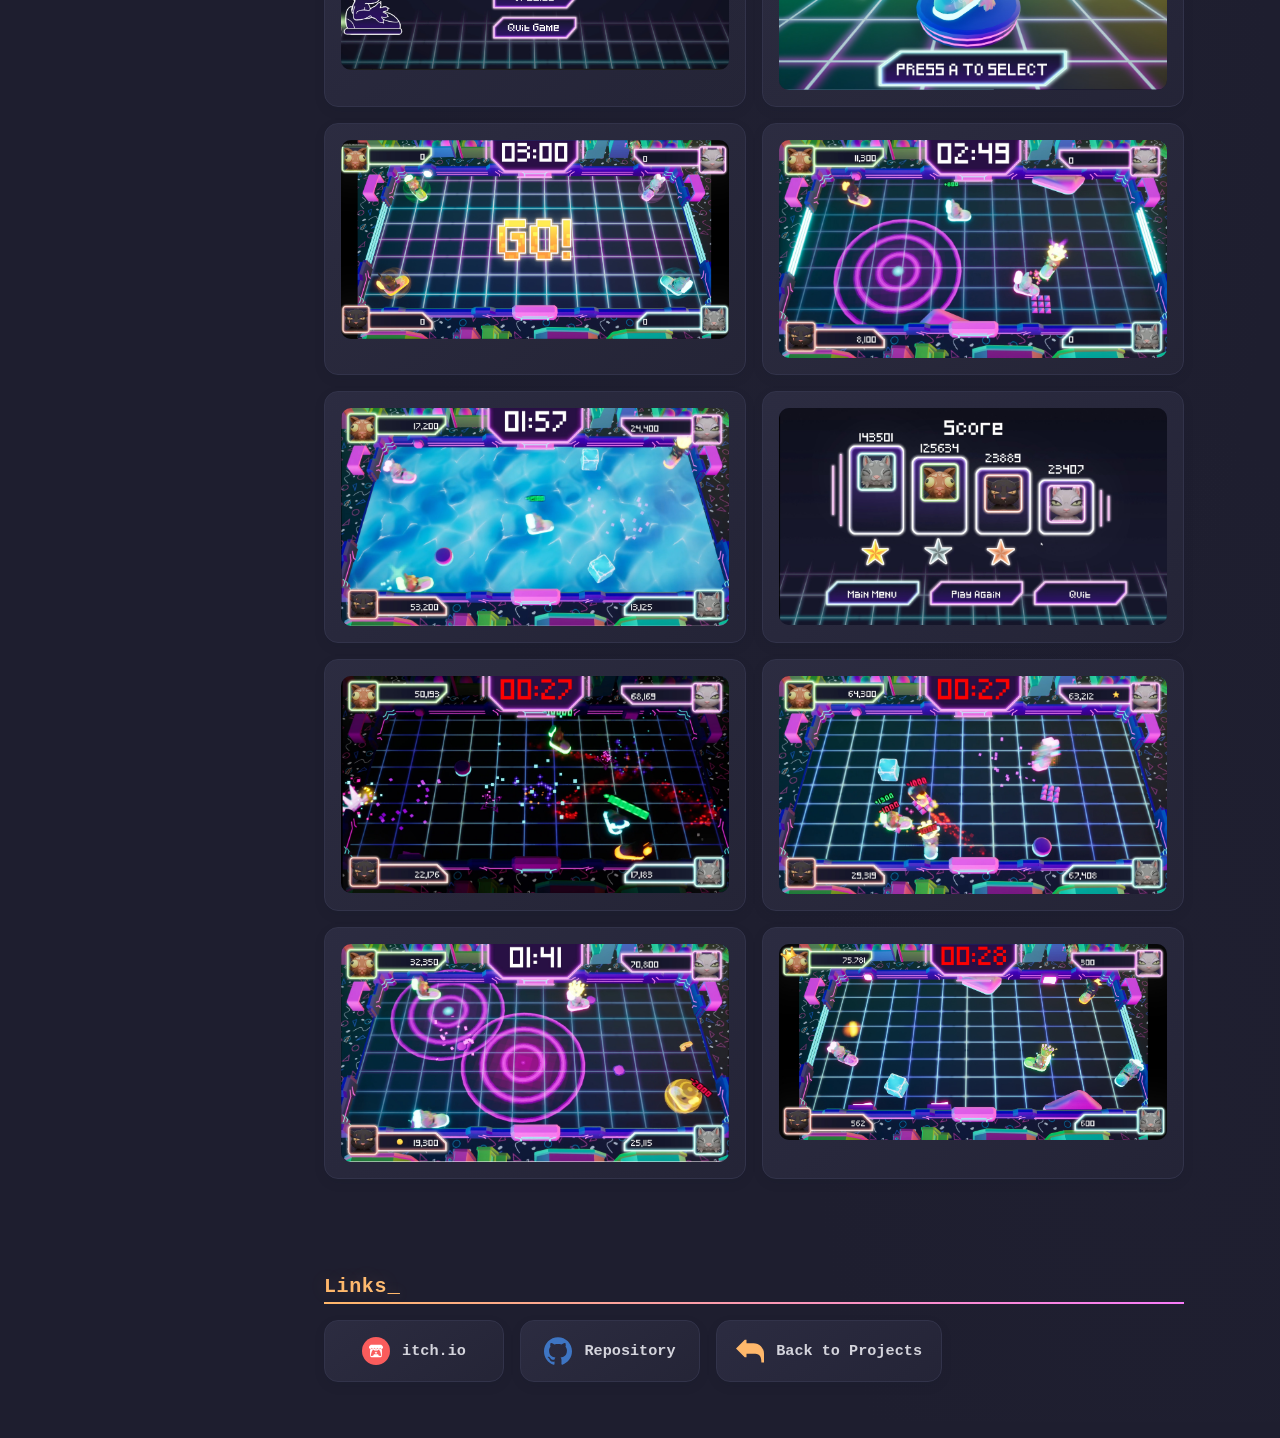
==== commit c58ca16b: "Clean portfolio start" ====
--- a/project/bumpurr-cars.html
+++ b/project/bumpurr-cars.html
@@ -23,6 +23,7 @@
       <div class="nav-primary">
         <div class="nav-index">
           <a class="button" href="#project-details">Overview</a>
+          <a class="button" href="#project-videos">Videos</a>
           <a class="button" href="#project-gallery">Gallery</a>
           <a class="button" href="#project-links">Links</a>
           <a class="button nav-return-button" href="../index.html">Return Home</a>
@@ -48,6 +49,18 @@
           <div class="body-text">Made for the course of Game Projects in the second year of the bachelor degree in Game Development from Digital Arts and Entertainment, Howest. This was a group project composed of six people, 3 programmers and 3 artists and made in Unreal Engine and C++.</div>
           <div class="body-text">My contributions to this project include implementing several gameplay mechanics such as collision intensity based on the foward direction vector of the cars. Hazards, which consisted on periodic events such as spikes, bumper pads like in a pinbal machine and ice floor.</div>
           <div class="body-text">I also contributed to the implementation of the UI, score system and highscore.</div>
+        </div>
+      </div>
+
+      <div id="project-videos">
+        <div class="subheader-text">Videos</div>
+        <div class="project-videos-content">
+          <div class="gallery-image-container">
+            <video controls class="gallery-image">
+              <source src="../assets/images/BumpurrCarsGallery/Group24_Bumpurr_Cars_Trailer.mp4" type="video/mp4">
+              Your browser does not support the video tag.
+            </video>
+          </div>
         </div>
       </div>
 
--- a/css/layout.css
+++ b/css/layout.css
@@ -100,19 +100,20 @@
   display: flex;
   flex-direction: column;
   gap: 10px;
-  flex-basis: 50%;
+  flex-basis: 35%;
 }
 
 .portfolio-header-image {
   width: 100%;
-  max-width: 100%;
+  max-width: 220px;
   height: auto;
   display: block;
   border-radius: 12px;
   background: rgba(13, 17, 38, 0.55);
   position: relative;
   overflow: hidden;
-  -webkit-mask-image: -webkit-radial-gradient(white, black);
+  -webkit-mask-image: radial-gradient(circle, white, black);
+  mask-image: radial-gradient(circle, white, black);
 }
 
 
@@ -152,6 +153,12 @@
 
 #page-end-spacer {
   min-height: 160px;
+}
+
+.back-to-top-section {
+  display: flex;
+  justify-content: center;
+  padding: 1rem 0 0;
 }
 
 .contact-section-content {
@@ -325,6 +332,7 @@
       display: flex;
       flex-direction: column;
       gap: 24px;
+      min-height: 430px;
       padding: 1rem;
       background: linear-gradient(145deg, rgba(45, 45, 66, 0.92), rgba(37, 37, 55, 0.92));
       border: 1px solid var(--border-color);
@@ -333,6 +341,7 @@
       transition: transform 0.2s ease, box-shadow 0.2s ease, border-color 0.2s ease;
       text-decoration: none;
       color: inherit;
+      align-self: stretch;
     }
 
     .project-card:hover {
@@ -430,6 +439,12 @@
   gap: 16px;
 }
 
+#project-preface {
+  display: flex;
+  flex-direction: column;
+  gap: 16px;
+}
+
 .project-details-content {
   display: flex;
   flex-direction: column;
@@ -626,6 +641,14 @@
   font-weight: 700;
 }
 
+    /* Project Videos */
+
+    #project-videos {
+      display: flex;
+      flex-direction: column;
+      gap: 16px;
+    }
+
     /* Project Gallery */
 
     #project-gallery {
@@ -635,6 +658,13 @@
     }
 
     .project-gallery-content {
+      display: grid;
+      grid-template-columns: repeat(2, minmax(0, 1fr));
+      gap: 16px;
+      align-items: stretch;
+    }
+
+    .project-videos-content {
       display: grid;
       grid-template-columns: repeat(2, minmax(0, 1fr));
       gap: 16px;
@@ -757,6 +787,10 @@
     grid-template-columns: 1fr;
   }
 
+  .project-videos-content {
+    grid-template-columns: 1fr;
+  }
+
   .skills-grid {
     grid-template-columns: repeat(2, minmax(0, 1fr));
   }
--- a/css/typography.css
+++ b/css/typography.css
@@ -73,7 +73,9 @@
 .content-subsection > .subheader-text::after,
 #contact-section > .subheader-text::after,
 #project-details > .subheader-text::after,
+#project-preface > .subheader-text::after,
 #project-code > .subheader-text::after,
+#project-videos > .subheader-text::after,
 #project-gallery > .subheader-text::after,
 #project-links > .subheader-text::after,
 .project-page-title::after {
@@ -103,13 +105,7 @@
 }
 
 .project-card-text {
-  overflow: hidden;
-  text-overflow: ellipsis;
-  display: -webkit-box;
-  -webkit-line-clamp: 4;
-  line-clamp: 4;
-  -webkit-box-orient: vertical;
-  
+  display: block;
 }
 
 .project-title {
--- a/css/utilities.css
+++ b/css/utilities.css
@@ -257,6 +257,15 @@
   filter: drop-shadow(0 0 8px rgba(255, 184, 107, 0.35));
 }
 
+.back-to-top-icon {
+  transform: rotate(90deg);
+  transform-origin: center;
+}
+
+a.button:hover .back-to-top-icon {
+  transform: rotate(90deg) translateX(-3px) scale(1.08);
+}
+
 .nav-index .button.active {
   background: linear-gradient(135deg, rgba(255, 184, 107, 0.22), rgba(247, 123, 249, 0.16));
   border-color: var(--primary-color);
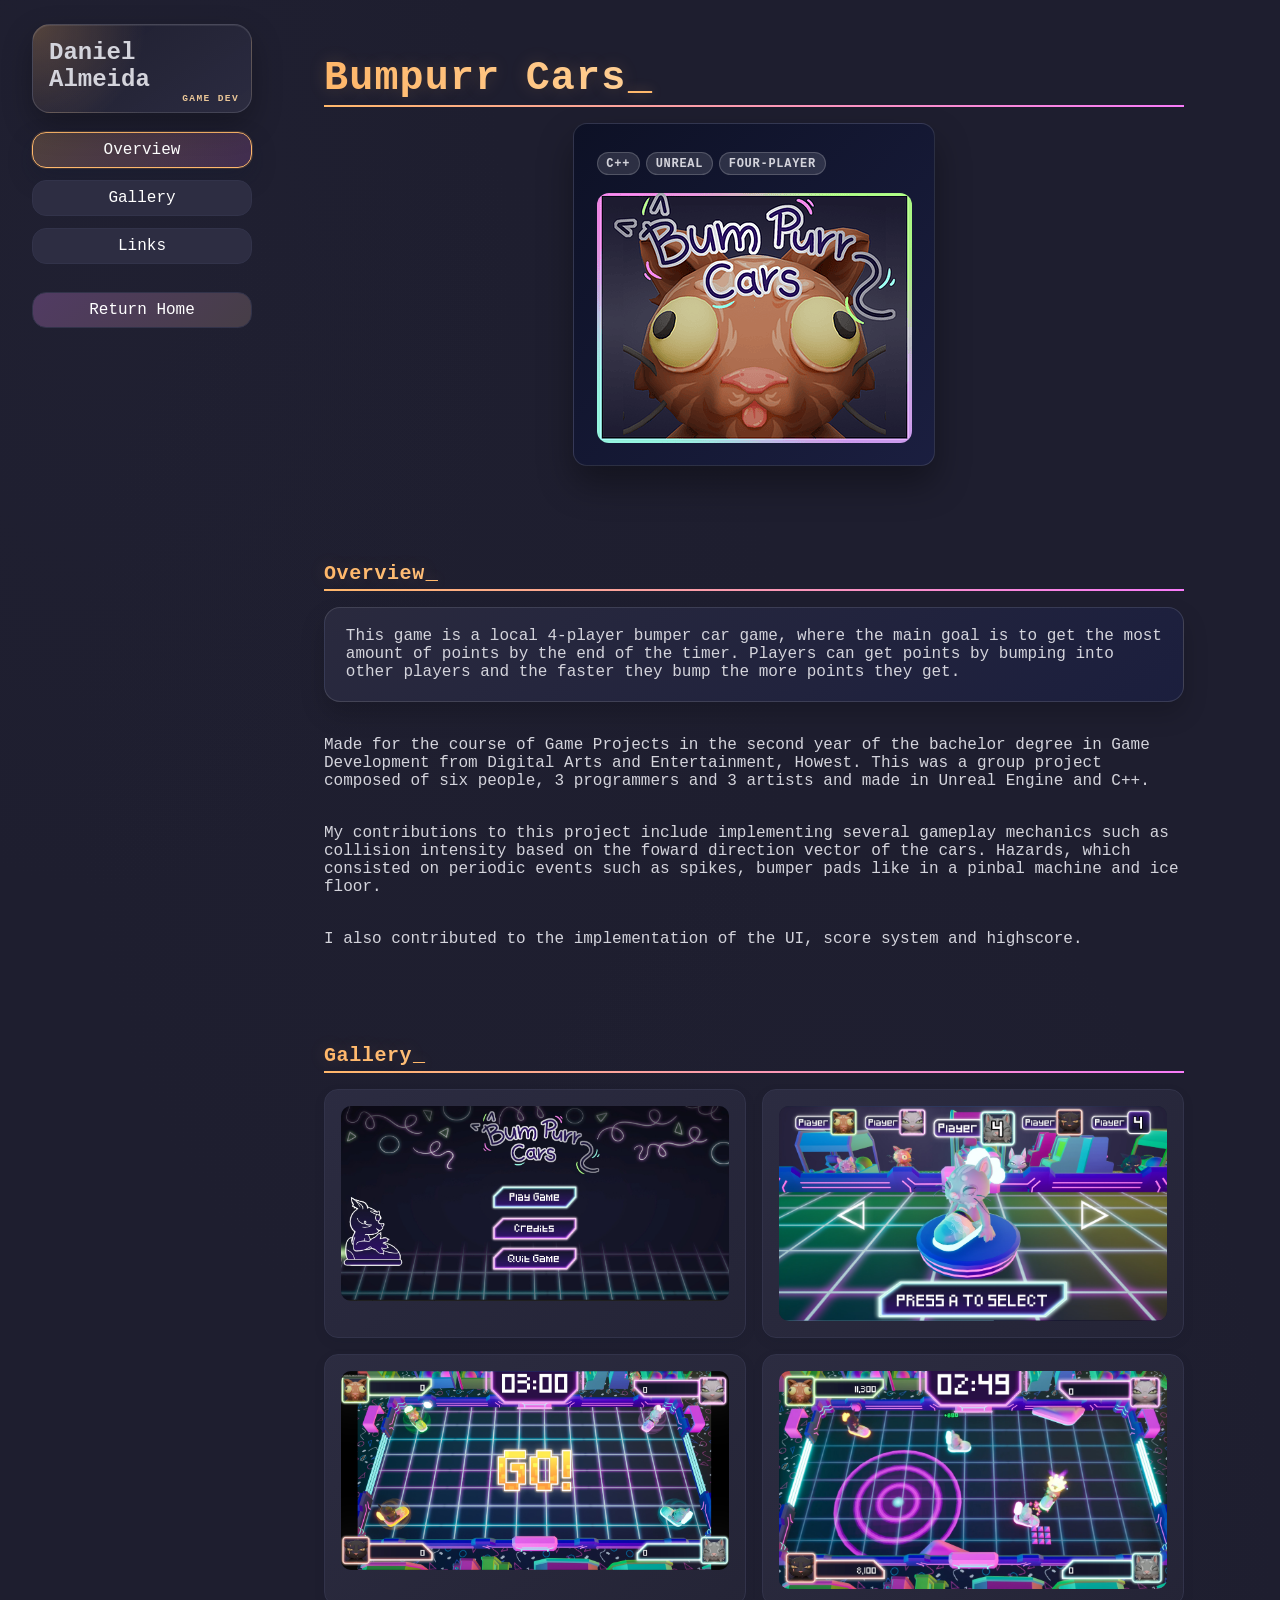
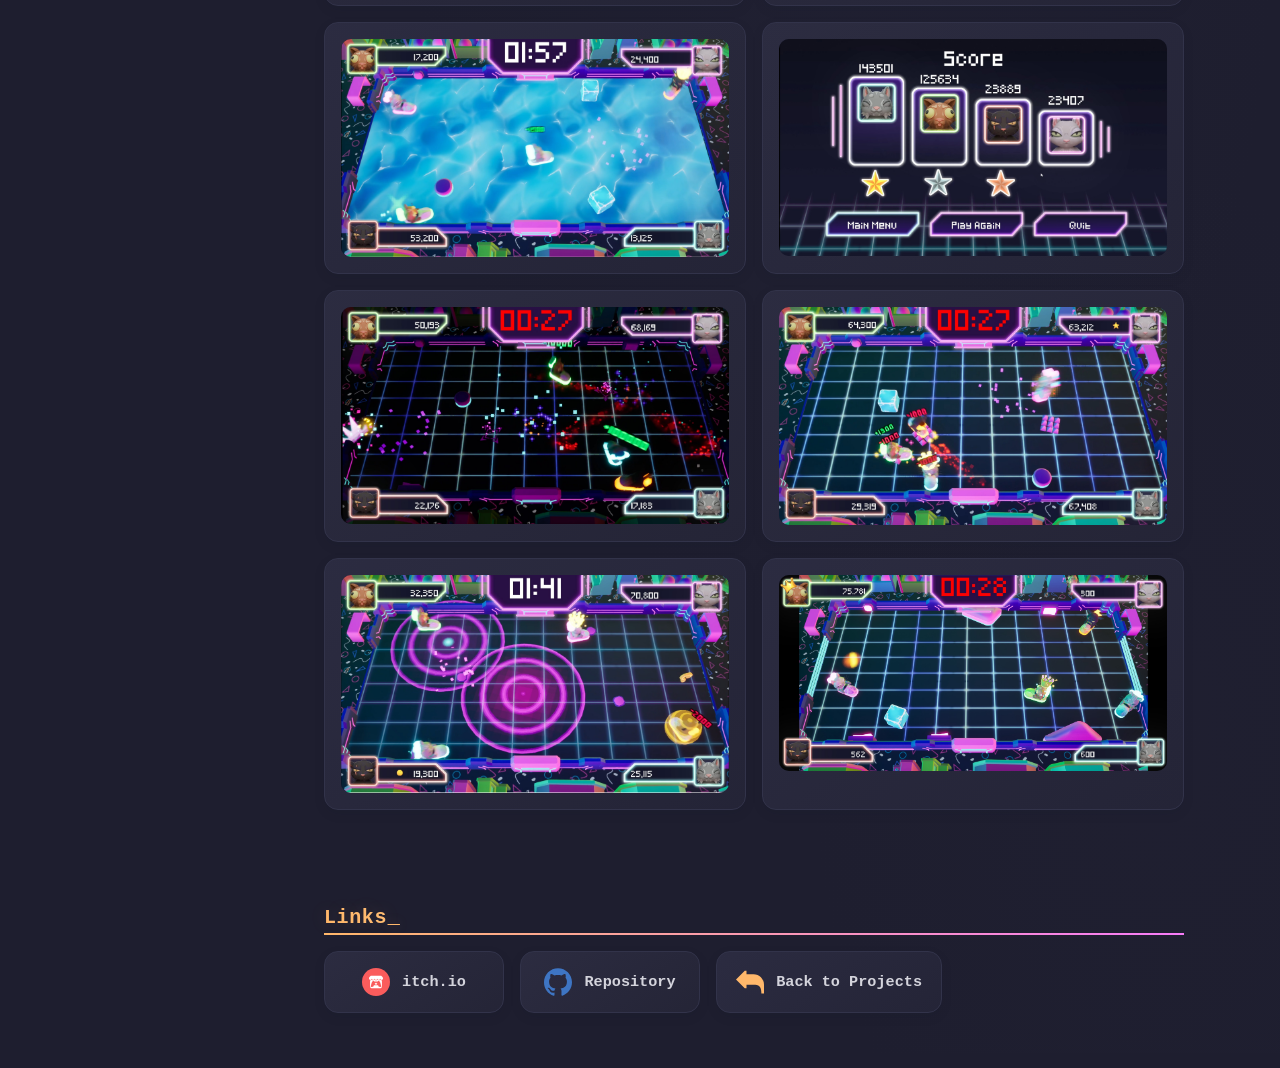
==== commit 323e82dd: "removed video section" ====
--- a/project/bumpurr-cars.html
+++ b/project/bumpurr-cars.html
@@ -23,7 +23,6 @@
       <div class="nav-primary">
         <div class="nav-index">
           <a class="button" href="#project-details">Overview</a>
-          <a class="button" href="#project-videos">Videos</a>
           <a class="button" href="#project-gallery">Gallery</a>
           <a class="button" href="#project-links">Links</a>
           <a class="button nav-return-button" href="../index.html">Return Home</a>
@@ -49,18 +48,6 @@
           <div class="body-text">Made for the course of Game Projects in the second year of the bachelor degree in Game Development from Digital Arts and Entertainment, Howest. This was a group project composed of six people, 3 programmers and 3 artists and made in Unreal Engine and C++.</div>
           <div class="body-text">My contributions to this project include implementing several gameplay mechanics such as collision intensity based on the foward direction vector of the cars. Hazards, which consisted on periodic events such as spikes, bumper pads like in a pinbal machine and ice floor.</div>
           <div class="body-text">I also contributed to the implementation of the UI, score system and highscore.</div>
-        </div>
-      </div>
-
-      <div id="project-videos">
-        <div class="subheader-text">Videos</div>
-        <div class="project-videos-content">
-          <div class="gallery-image-container">
-            <video controls class="gallery-image">
-              <source src="../assets/images/BumpurrCarsGallery/Group24_Bumpurr_Cars_Trailer.mp4" type="video/mp4">
-              Your browser does not support the video tag.
-            </video>
-          </div>
         </div>
       </div>
 
--- a/css/layout.css
+++ b/css/layout.css
@@ -641,14 +641,6 @@
   font-weight: 700;
 }
 
-    /* Project Videos */
-
-    #project-videos {
-      display: flex;
-      flex-direction: column;
-      gap: 16px;
-    }
-
     /* Project Gallery */
 
     #project-gallery {
@@ -658,13 +650,6 @@
     }
 
     .project-gallery-content {
-      display: grid;
-      grid-template-columns: repeat(2, minmax(0, 1fr));
-      gap: 16px;
-      align-items: stretch;
-    }
-
-    .project-videos-content {
       display: grid;
       grid-template-columns: repeat(2, minmax(0, 1fr));
       gap: 16px;
@@ -787,10 +772,6 @@
     grid-template-columns: 1fr;
   }
 
-  .project-videos-content {
-    grid-template-columns: 1fr;
-  }
-
   .skills-grid {
     grid-template-columns: repeat(2, minmax(0, 1fr));
   }
--- a/css/typography.css
+++ b/css/typography.css
@@ -75,7 +75,6 @@
 #project-details > .subheader-text::after,
 #project-preface > .subheader-text::after,
 #project-code > .subheader-text::after,
-#project-videos > .subheader-text::after,
 #project-gallery > .subheader-text::after,
 #project-links > .subheader-text::after,
 .project-page-title::after {
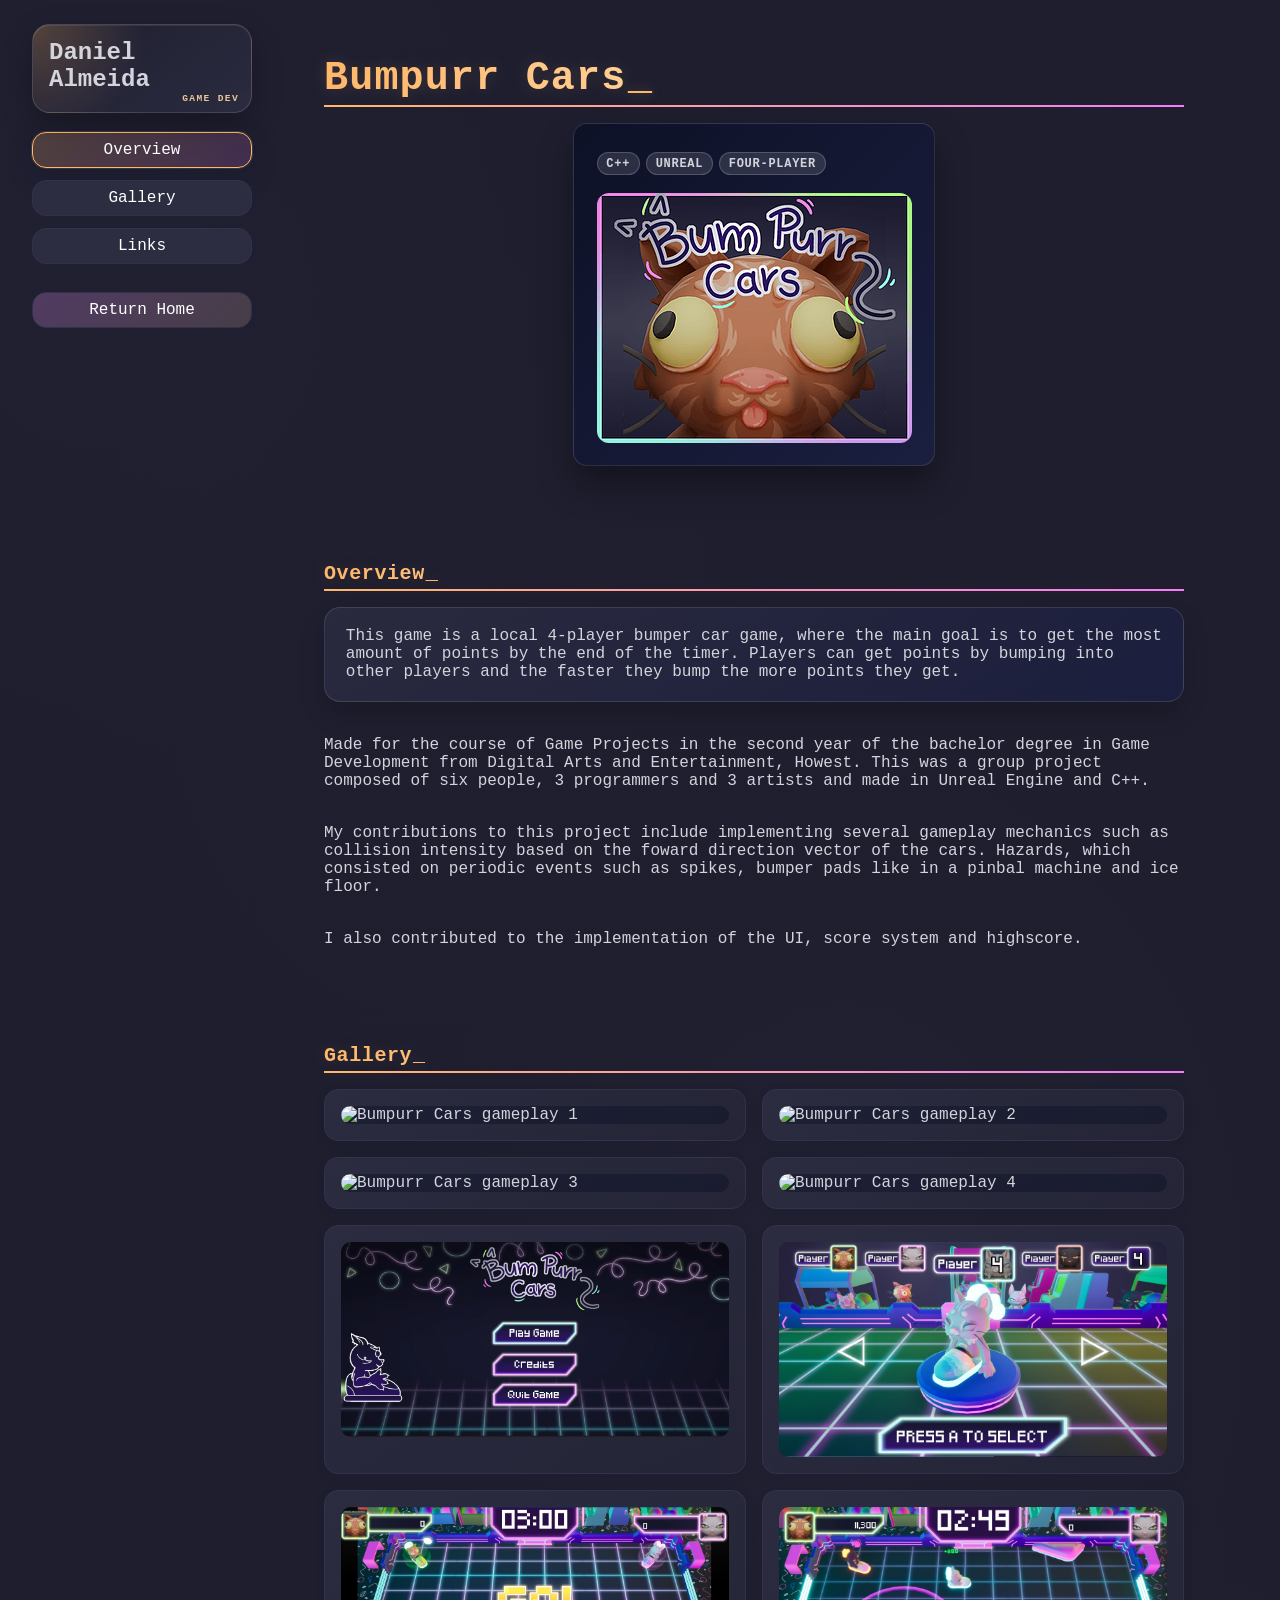
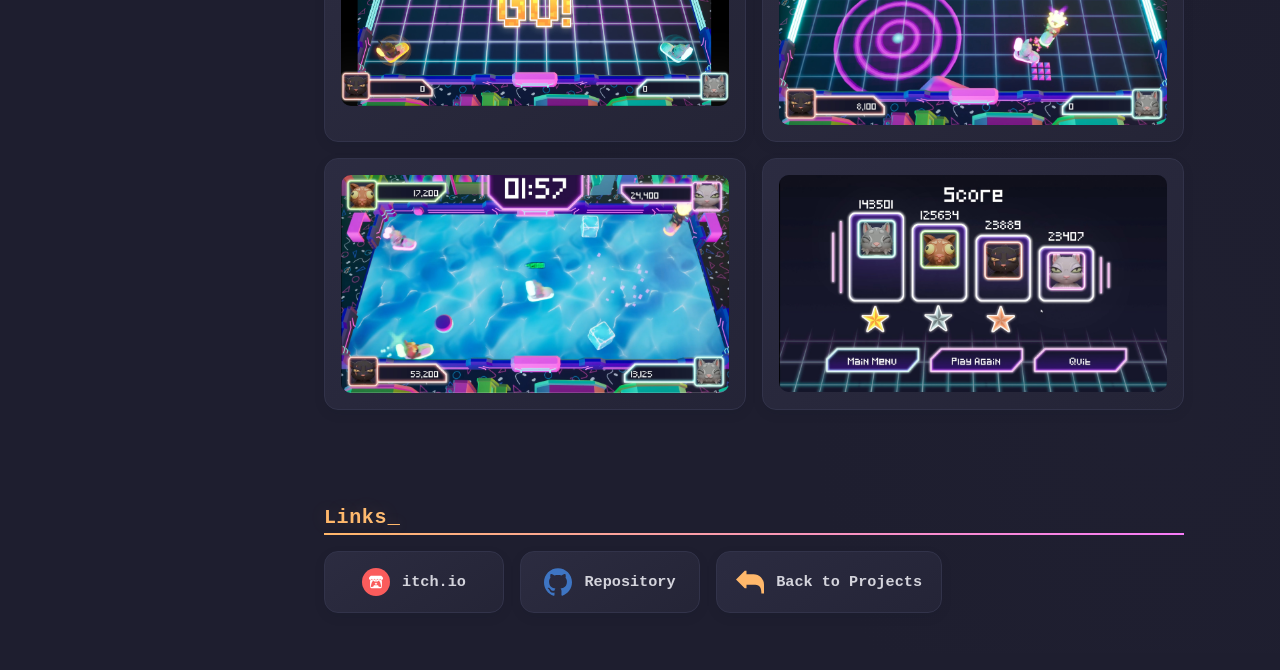
==== commit 908301e1: "added gifs to game projects Co-authored-by: Copilot <copilot@github.com>" ====
--- a/project/bumpurr-cars.html
+++ b/project/bumpurr-cars.html
@@ -55,6 +55,18 @@
         <div class="subheader-text">Gallery</div>
         <div class="project-gallery-content">
           <div class="gallery-image-container half-width">
+            <img src="../assets/images/BumpurrCarsGallery/bp1.gif" class="gallery-image" alt="Bumpurr Cars gameplay 1">
+          </div>
+          <div class="gallery-image-container half-width">
+            <img src="../assets/images/BumpurrCarsGallery/bp2.gif" class="gallery-image" alt="Bumpurr Cars gameplay 2">
+          </div>
+          <div class="gallery-image-container half-width">
+            <img src="../assets/images/BumpurrCarsGallery/bp3.gif" class="gallery-image" alt="Bumpurr Cars gameplay 3">
+          </div>
+          <div class="gallery-image-container half-width">
+            <img src="../assets/images/BumpurrCarsGallery/bp4.gif" class="gallery-image" alt="Bumpurr Cars gameplay 4">
+          </div>
+          <div class="gallery-image-container half-width">
             <img src="../assets/images/BumpurrCarsGallery/Group24_Bumpurr_Cars_01.jpg" class="gallery-image" alt="Bumpurr Cars screenshot 1">
           </div>
           <div class="gallery-image-container half-width">
@@ -69,20 +81,8 @@
           <div class="gallery-image-container half-width">
             <img src="../assets/images/BumpurrCarsGallery/Group24_Bumpurr_Cars_05.jpg" class="gallery-image" alt="Bumpurr Cars screenshot 5">
           </div>
-          <div class="gallery-image-container half-width">
+          <div class="gallery-image-container">
             <img src="../assets/images/BumpurrCarsGallery/Group24_Bumpurr_Cars_06.jpg" class="gallery-image" alt="Bumpurr Cars screenshot 6">
-          </div>
-          <div class="gallery-image-container half-width">
-            <img src="../assets/images/BumpurrCarsGallery/Group24_Bumpurr_Cars_07.jpg" class="gallery-image" alt="Bumpurr Cars screenshot 7">
-          </div>
-          <div class="gallery-image-container half-width">
-            <img src="../assets/images/BumpurrCarsGallery/Group24_Bumpurr_Cars_08.jpg" class="gallery-image" alt="Bumpurr Cars screenshot 8">
-          </div>
-          <div class="gallery-image-container half-width">
-            <img src="../assets/images/BumpurrCarsGallery/Group24_Bumpurr_Cars_09.jpg" class="gallery-image" alt="Bumpurr Cars screenshot 9">
-          </div>
-          <div class="gallery-image-container">
-            <img src="../assets/images/BumpurrCarsGallery/Group24_Bumpurr_Cars_10.jpg" class="gallery-image" alt="Bumpurr Cars screenshot 10">
           </div>
         </div>
       </div>
